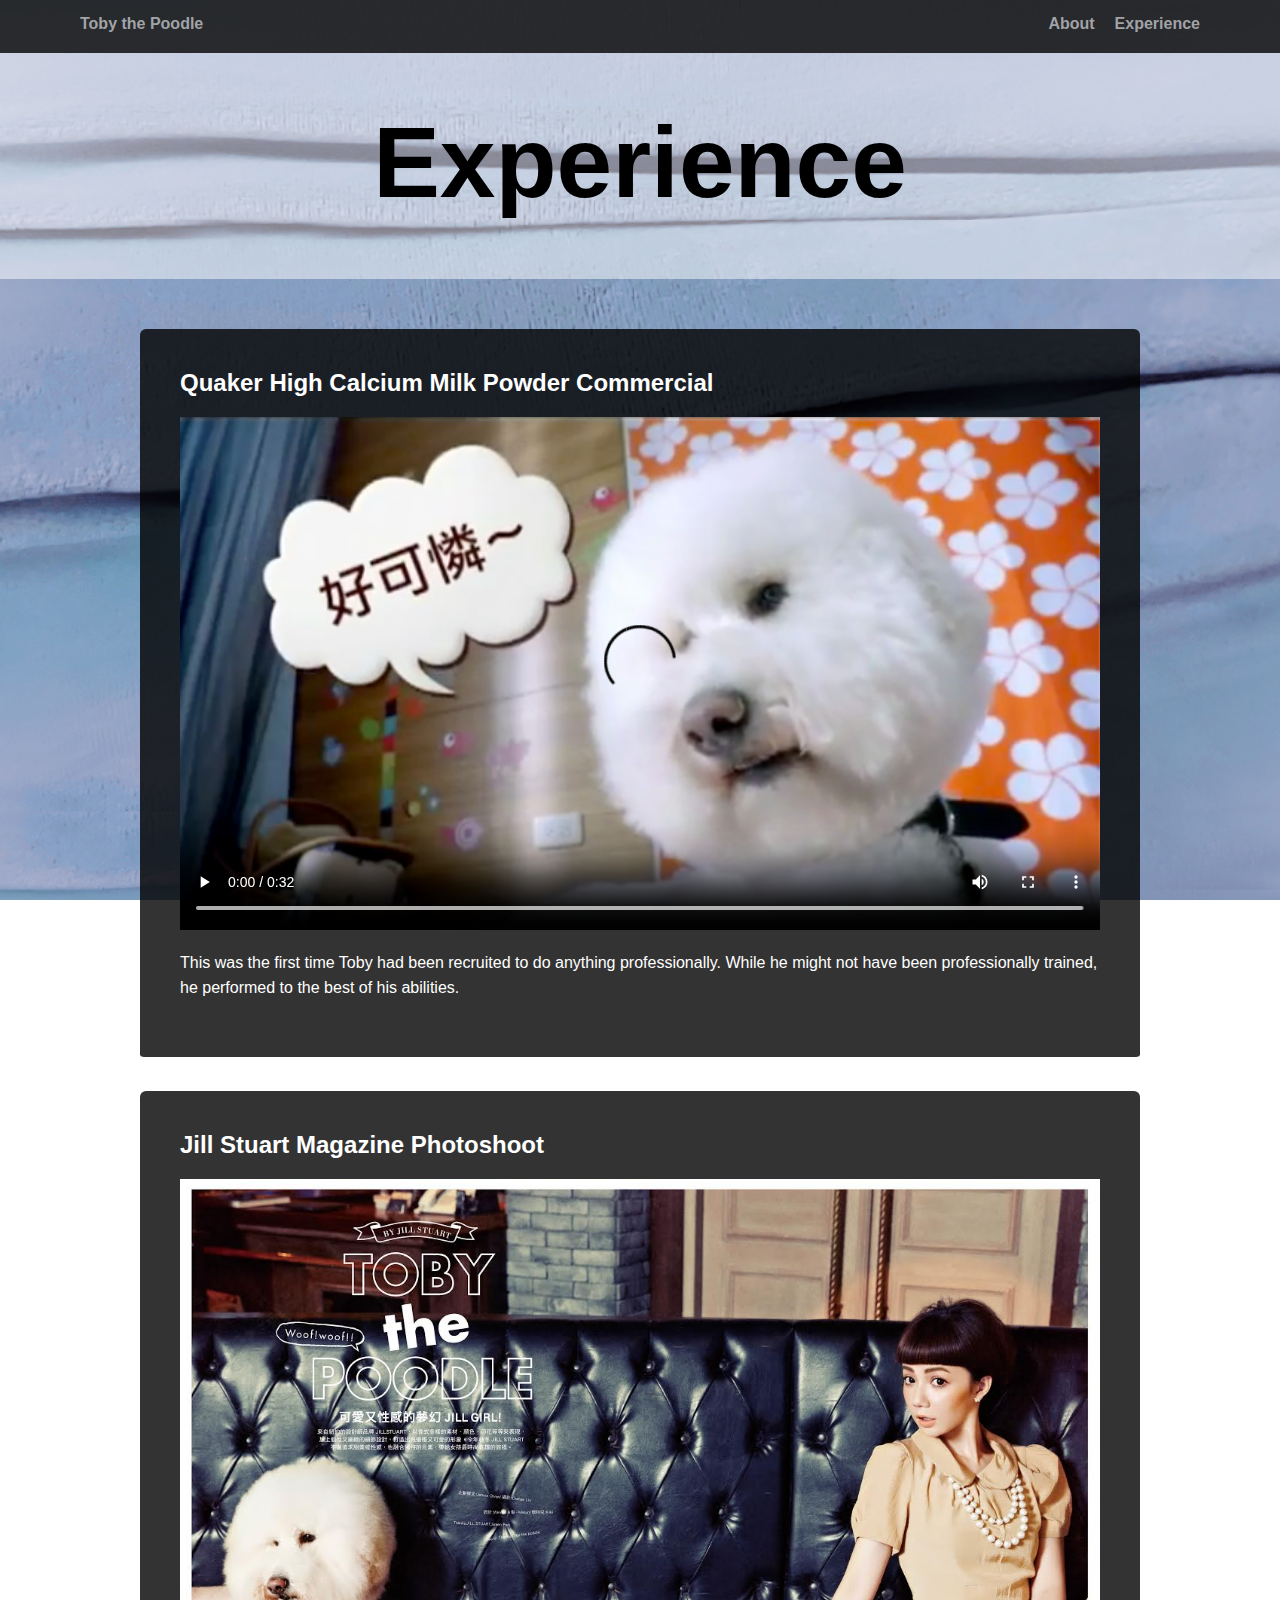
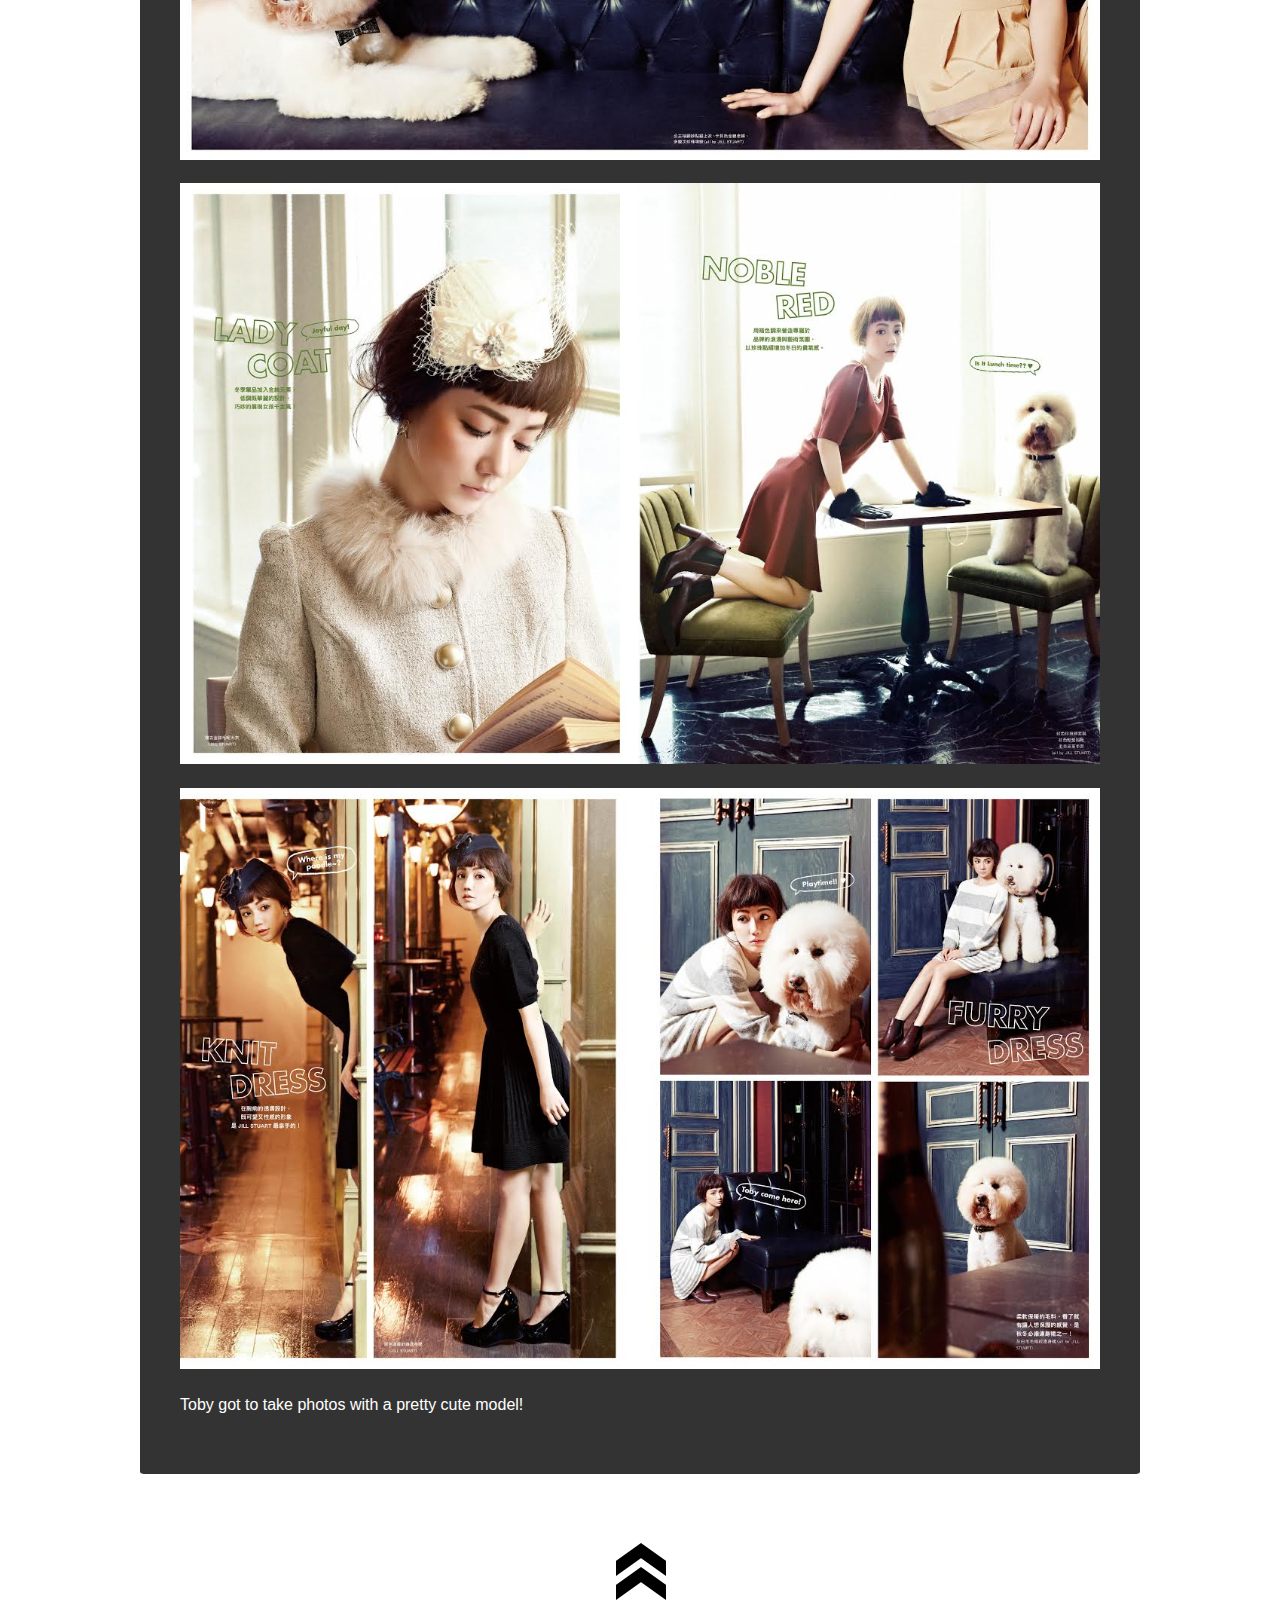
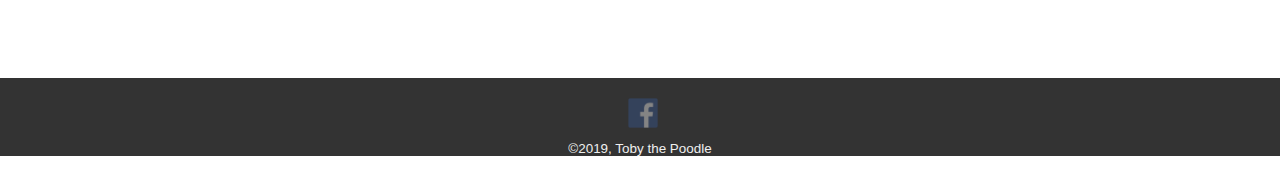
==== experience.html @ 0305284b "Initial commit" ====
<!doctype html>
<html lang="en">
<head>
  <meta charset="utf-8">
  <title>Toby's Experience'</title>
  <meta name="viewport" content="width=device-width, initial-scale=1.0">
  <link rel="stylesheet" href="styles.css">
</head>

<body>
  <div class="main-nav">
      <ul class="nav">
        <li class="name"><a href="index.html">Toby the Poodle</a></li>
        <li><a href="about.html">About</a></li>
        <li><a href="experience.html">Experience</a></li>
      </ul>
  </div>
  
  <header>
    <h1>Experience</h1>
  </header>

  <main>
    <article class="card">
        <h2>Quaker High Calcium Milk Powder Commercial</h2>
        <video poster="images/toby_quakercm-thumb.png" controls>
          <source src="videos/toby_quakercm.mp4" type="video/mp4"> 
        </video>
        <p>This was the first time Toby had been recruited to do anything professionally. While he might not have been professionally trained, he performed to the best of his abilities.</p>
    </article>

    <article class="card">
        <h2>Jill Stuart Magazine Photoshoot</h2>
        <p><img class="card-img" src="images/toby_choc2.jpg" alt="Toby in a Jill Stuart Photoshoot Part 1"></p>
        <p><img class="card-img" src="images/toby_choc1.jpg" alt="Toby in a Jill Stuart Photoshoot Part 2"></p>
        <p><img class="card-img" src="images/toby-choc3.jpg" alt="Toby in a Jill Stuart Photoshoot Part 3"></p>
        <p>Toby got to take photos with a pretty cute model!</p>
    </article>

    <div>
        <a href="#"><img src="images/backtotop_whiteback.png" alt="Back to Top" class="backtotop"></a>
      </div>
  </main>

  <footer>
    <a href="https://www.facebook.com/tobythepoodle" target="_blank" class="social facebook">Facebook</a>
    <p class="copyright">&copy;2019, Toby the Poodle</p>
  </footer>
</body>
</html>
---- styles.css ----
/* Global Layout Set-up */
* { 
  box-sizing: border-box;
}
  
body {
  margin: 0;
  padding: 0;
  text-align: center;
  font-family: 'Calibri', sans-serif;
  color: rgb(255, 255, 255);
  background: url('images/bluesuede.jpg') repeat-y top center ;
  background-attachment: fixed;
  background-size: cover;
}
img {
  max-width: 100%;
}
video {
  width: 100%;
  max-height: 100%;
}
/* Link Styles */

a {
  text-decoration: none;
  color: #999;
}
a:hover {
  color: #213869;
}

/* Section Styles */

.main-nav {
  width: 100%;
  background: black;
  min-height: 30px;
  padding: 10px;
  position: fixed;
  text-align: center;
  opacity: 0.8;
}
.nav {
  display: flex;
  justify-content: space-around;
  font-weight: 700;
  list-style-type: none;
  margin: 0 auto;
  padding: 0;
}
.nav .name {
  display: block;
  margin-right: auto;
  color: white;
}
.nav li {
  padding: 5px 10px 10px 10px;
}
.nav a {
  transition: all 0.5s;
}
.nav a:hover {
  color: white
}

header {
  text-align: center;
  overflow: hidden;
  padding-top: 45px;
  color: #000000;
  font-size: 50px;
  background-color: rgba(255, 255, 255, 0.5)
}
header {
  line-height: 1;
}
.img-main {
  height: auto;
  max-width: 100%;
  padding: 20px 0 20px;
  background-color: rgb(0, 0, 0, 0.8);
  transition: all 0.5s;
}
.img-about {
  width: 25%;
}
.img-about-row {
  width: 50%;
}
.img-about-vert {
  max-height: 800px;
  width: auto;
}
.about-row {
  display: flex;
  justify-content: space-evenly;
  align-items: center;
  flex-direction: row;
  background-color: rgb(0, 0, 0, 0.8);
  transition: all 0.5s;
  max-width: 100%;
  margin: 100px 0;
  line-height: 3em;
}
.about-column {
  flex-direction: column;
}
.about-list {
  font-size: 20px;
  text-align: left;
}

.tag {
  background-color: #efefef;
  color: black;
  padding: 10px;
  border-radius: 5px;
  display: table;
  margin: 10px auto;
} 
.card {
  margin: 30px auto 30px;
  padding: 20px 40px 40px;
  max-width: 1000px;
  text-align: left;
  background-color: rgb(0, 0, 0, 0.8);
  border-bottom: 4px solid rgb(255, 255, 255);
  border-radius: 6px;
  transition: all 0.5s;
}
.flatwhite {
  width: 100%;
  margin: 20px auto 20px;
  padding: 20px 40px 20px;
  color: #213869;
  background-color: rgba(255, 255, 255, 0.5);
  transition: all 0.5s;
  font-size: 30px;
}
.card-img {
  max-width: 100%;
  margin: auto;
}
.card:hover {
  border-color: #213869;
}

.backtotop {
  padding: 20px;
}

footer {
  width: 100%;
  max-height: 90px;
  padding: 20px 0 0;
  background-color: rgb(0, 0, 0, 0.8);
  color: #efefef;
}

footer .copyright {
  top: -8px;
  font-size: 0.7em;
}

footer ul {
  list-style-type: none;
  margin: 0;
  padding: 0;
}

footer ul li {
  display: inline-block;
}

a.social {
  display: inline-block;
  text-indent: -9999px;
  margin-left: 5px;
  width: 30px;
  height: 30px;
  background-size: 30px 30px;
  opacity: 0.4;
  transition: all 0.5s;
}
a.facebook {
  background-image: url(images/facebook.png);
}
a.social:hover {
  opacity: 1;
}
.clearfix {
  clear: both;
}

/* Styles for larger screens */
@media screen and (min-width: 720px) {
  
  .flex {
      display: -ms-flexbox;      /* TWEENER - IE 10 */
      display: flex; 
      max-width: 1200px;
      -ms-flex-pack: distribute;
      justify-content: space-around;
      margin: 0 auto;
  }

  header {
    min-height: 250px;
  }

  .nav {
    max-width: 1200px;
    padding: 0 30px;
  }

  main {
    padding-top: 20px;
  }

  main p {
    line-height: 1.6em;
  }

  footer {
    font-size: 1.2em;
    width: auto;
    margin: 40px auto;
  }
}
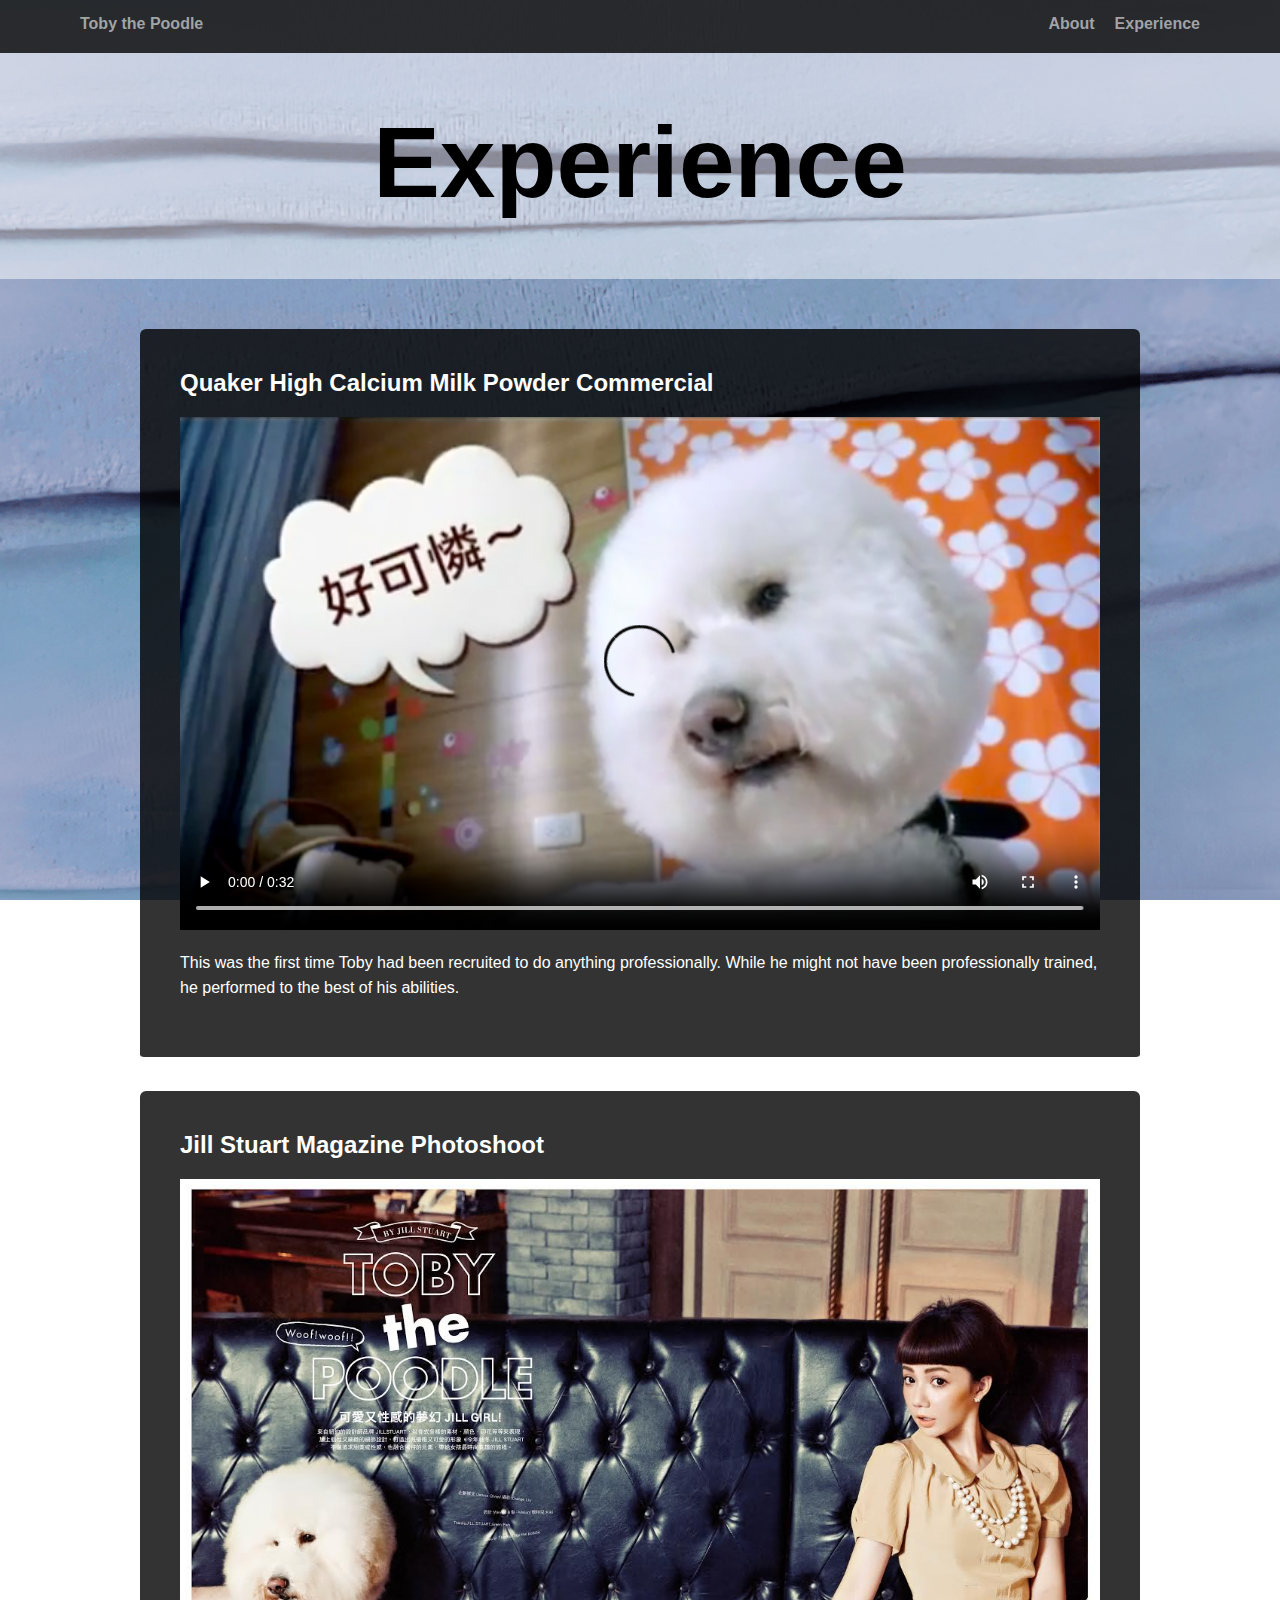
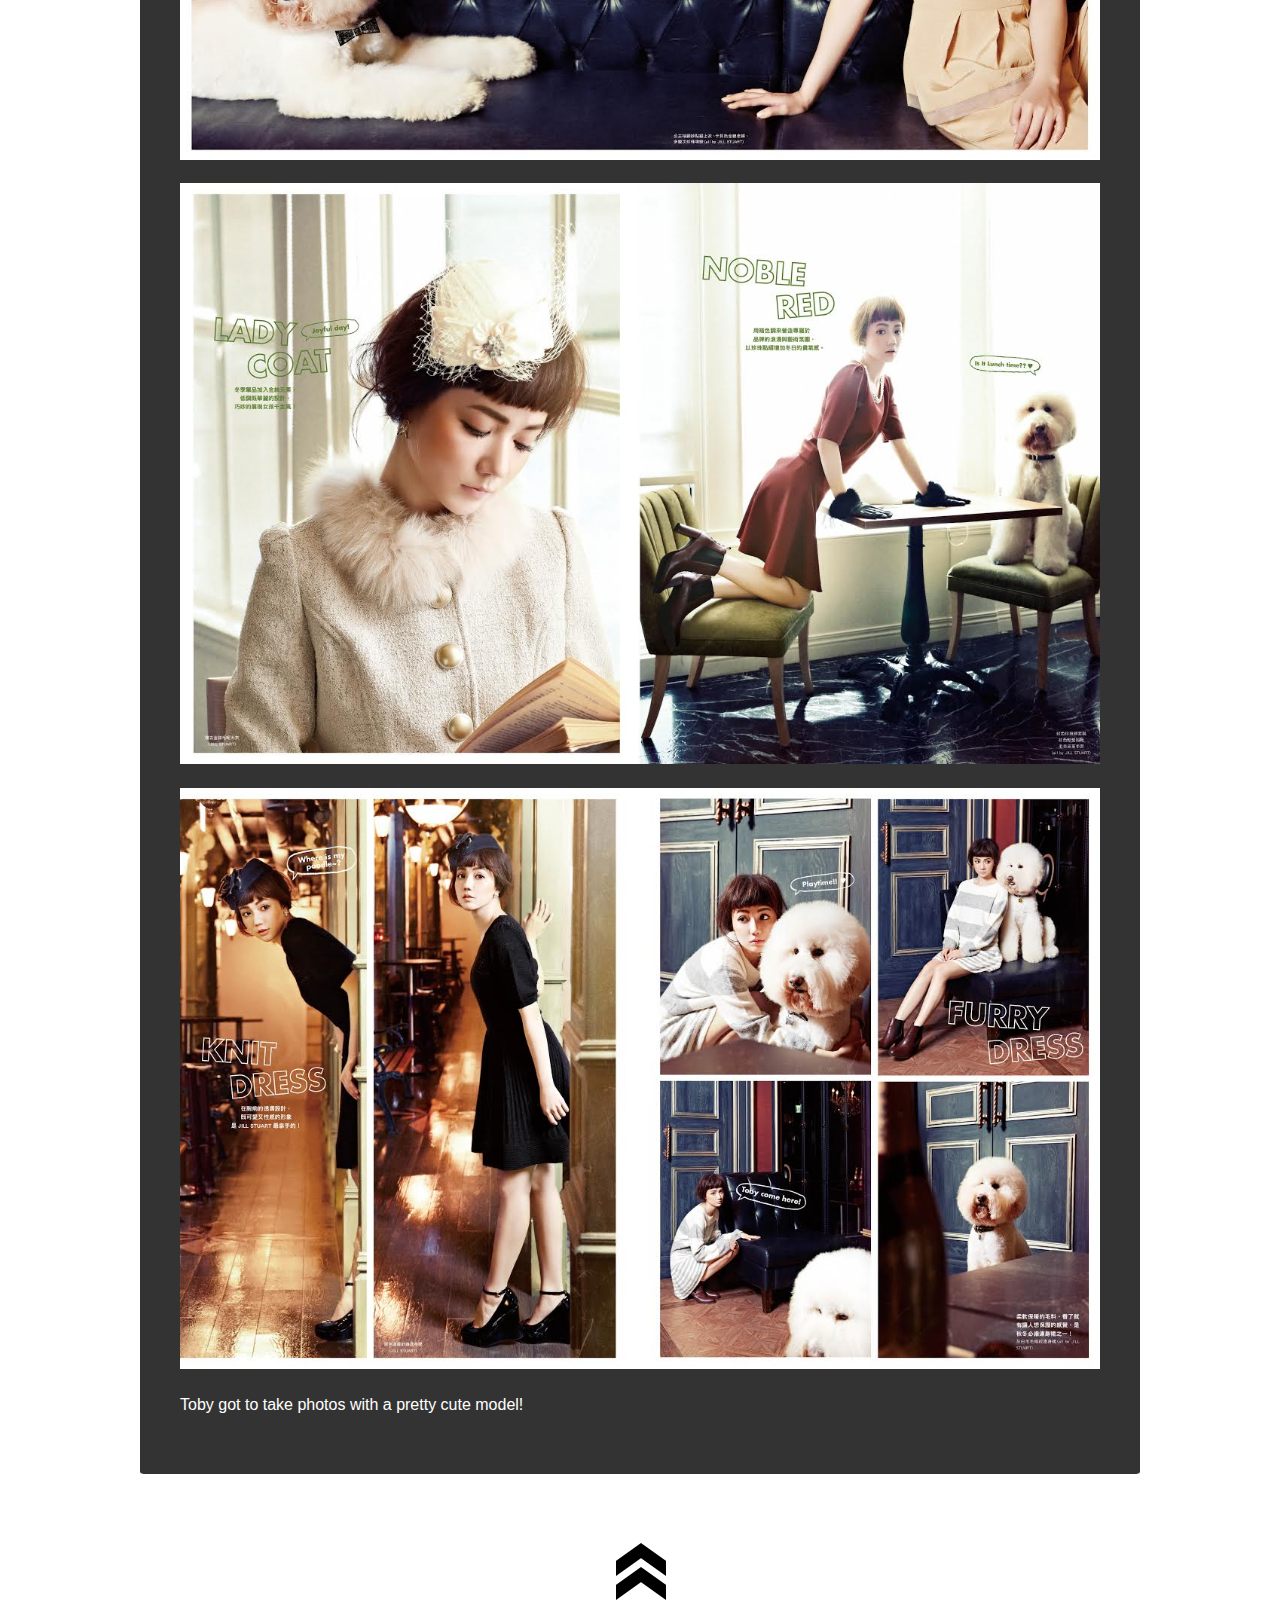
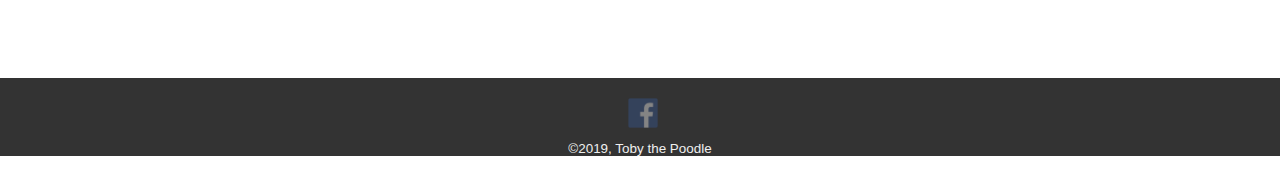
==== commit d5f66b3a: "Typo Fix" ====
--- a/experience.html
+++ b/experience.html
@@ -2,7 +2,7 @@
 <html lang="en">
 <head>
   <meta charset="utf-8">
-  <title>Toby's Experience'</title>
+  <title>Toby's Experience</title>
   <meta name="viewport" content="width=device-width, initial-scale=1.0">
   <link rel="stylesheet" href="styles.css">
 </head>
